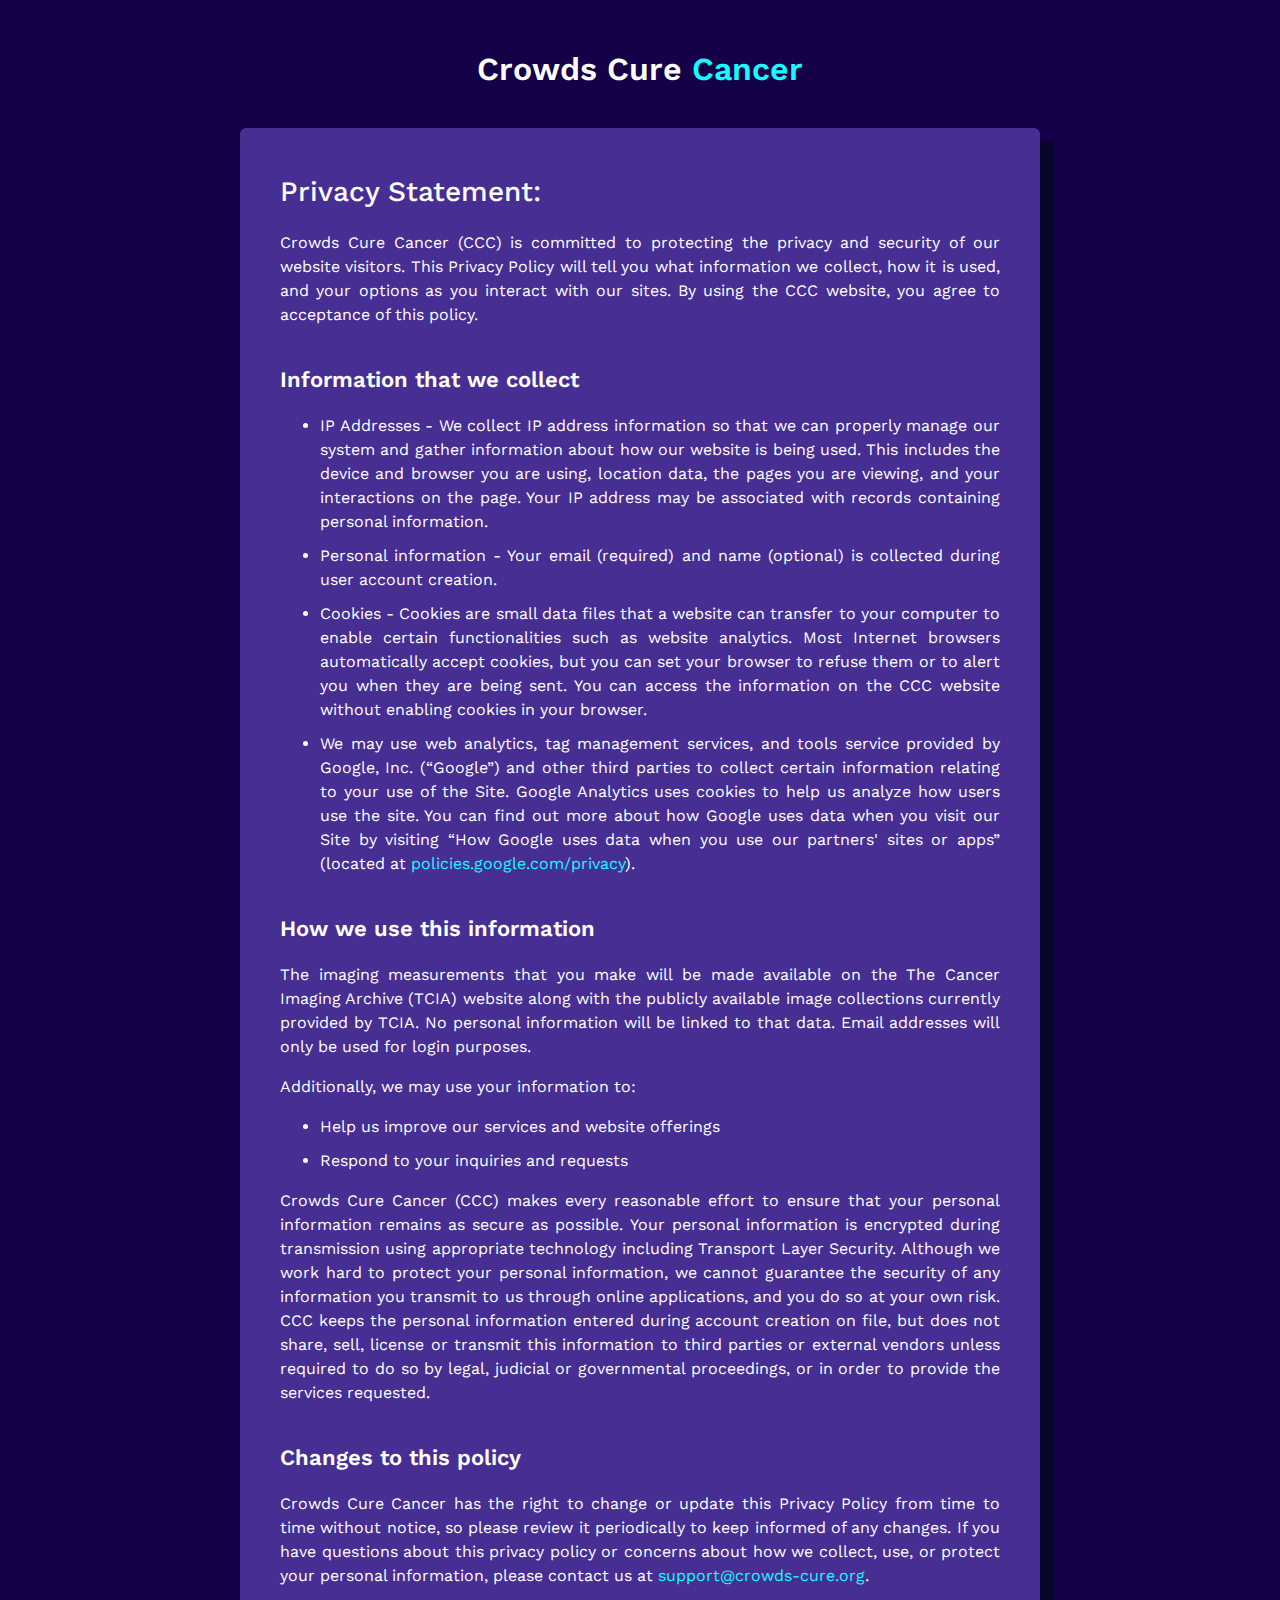
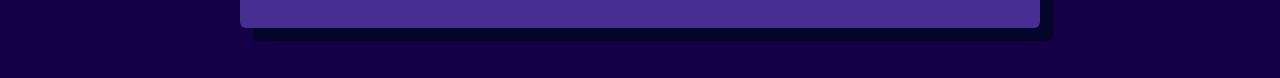
==== privacy.html @ b3e9ddbb "Adding static HTML file for privacy statement" ====
<!DOCTYPE html>
<html lang="en" xml:lang="en" xmlns="http://www.w3.org/1999/xhtml">

<head>
  <meta charset="utf-8">
  <meta http-equiv="X-UA-Compatible" content="IE=edge">
  <meta name="viewport" content="width=device-width, initial-scale=1">
  <meta http-equiv="Content-Language" content="en">

  <title>Crowds Cure Cancer</title>
  <meta name="description" content="Crowdsourcing quantitative imaging measurements for cancer research">
  <meta name=”keywords” content="cancer, imaging, NCI, ITCR, dicomweb" />
  <meta name="author" content="NCI ITCR Collaborators">
  <meta name="theme-color" content="#140046">
  <meta name="mobile-web-app-capable" content="yes">
  <meta name="apple-mobile-web-app-title" content="Crowds Cure Cancer">
  <meta name="apple-mobile-web-app-capable" content="yes">
  <meta name="apple-mobile-web-app-status-bar-style" content="#140046">

  <link rel="apple-touch-icon" sizes="180x180" href="/apple-touch-icon.png">
  <link rel="icon" type="image/png" sizes="32x32" href="/favicon-32x32.png">
  <link rel="icon" type="image/png" sizes="16x16" href="/favicon-16x16.png">
  <link rel="manifest" href="/site.webmanifest">
  <link rel="mask-icon" href="/safari-pinned-tab.svg" color="#140046">
  <link rel="shortcut icon" href="/favicon.ico">
  <meta name="msapplication-TileColor" content="#140046">
  <meta name="theme-color" content="#140046">

  <!-- Global site tag (gtag.js) - Google Analytics -->
  <script async src="https://www.googletagmanager.com/gtag/js?id=UA-110076978-1"></script>
  <script>
    window.dataLayer = window.dataLayer || [];
    function gtag() { dataLayer.push(arguments); }
    gtag('js', new Date());

    gtag('config', 'UA-110076978-1');
  </script>

  <link href="https://fonts.googleapis.com/css?family=Work+Sans:400,500,600,700" rel="stylesheet">

  <style>
    body {
      background-color: #140046;
      font-size: 16px;
      margin: 0;
      padding: 10px;
    }
    * {
      box-sizing: border-box;
      color: #ffffff;
      font-family: 'Work Sans', 'SF Pro Text', 'Roboto', 'Helvetica Neue', sans-serif;
    }
    section[name=main] {
      background-color: #472e93;
      border-radius: 6px;
      box-shadow: 13px 13px 0 0 #030628;
      margin: 40px auto;
      max-width: 800px;
      padding: 24px 40px;
      width: 100%;
    }
    p, li {
      line-height: 1.5;
      text-align: justify;
    }
    li {
      margin: 10px 0;
    }
    a {
      color: #18faff;
      text-decoration: none;
    }
    a:hover {
      text-decoration: underline;
    }
    .Logo {
      font-size: 32px;
      font-weight: 600;
      margin: 40px 0;
      text-align: center;
      white-space: nowrap;
    }
    .Logo .highlight {
      color: #18faff;
    }
    h2 {
      font-size: 28px;
      font-weight: 500;
    }
    h3 {
      font-size: 22px;
      font-weight: 600;
      margin-top: 40px;
    }
    @media (max-width: 639px) {
      body {
        font-size: 15px;
      }
      .Logo {
        font-size: 28px;
        margin: 20px 0 0;
      }
      h2 {
        font-size: 24px;
      }
      h3 {
        font-size: 18px;
      }
      section[name=main] {
        background-color: transparent;
        border-radius: 0;
        box-shadow: none;
        margin: 0 auto 20px;
        padding: 10px 20px;
      }
      ul {
        padding-left: 20px;
        list-style-type: none;
      }
      li {
        position: relative;
      }
      li::before {
        content: '\2022';
        font-size: 2.5em;
        left: -0.6em;
        top: -0.43em;
        position: absolute;
      }
    }
  </style>
</head>

<body>
  <h1 class="Logo">
    <span class="normal">Crowds Cure</span>
    <span class="highlight"> Cancer</span>
  </h1>
  <section name="main">
    <h2>Privacy Statement:</h2>
    <p>Crowds Cure Cancer (CCC) is committed to protecting the privacy and security of our website visitors. This Privacy Policy will tell you what information we collect, how it is used, and your options as you interact with our sites. By using the CCC website, you agree to acceptance of this policy.</p>
    <h3>Information that we collect</h3>
    <ul>
      <li>IP Addresses - We collect IP address information so that we can properly manage our system and gather information about how our website is being used. This includes the device and browser you are using, location data, the pages you are viewing, and your interactions on the page. Your IP address may be associated with records containing personal information.</li>
      <li>Personal information - Your email (required) and name (optional) is collected during user account creation.</li>
      <li>Cookies - Cookies are small data files that a website can transfer to your computer to enable certain functionalities such as website analytics. Most Internet browsers automatically accept cookies, but you can set your browser to refuse them or to alert you when they are being sent. You can access the information on the CCC website without enabling cookies in your browser.</li>
      <li>We may use web analytics, tag management services, and tools service provided by Google, Inc. (“Google”) and other third parties to collect certain information relating to your use of the Site. Google Analytics uses cookies to help us analyze how users use the site. You can find out more about how Google uses data when you visit our Site by visiting “How Google uses data when you use our partners' sites or apps” (located at <a href="https://policies.google.com/privacy">policies.google.com/privacy</a>).</li>
    </ul>
    <h3>How we use this information</h3>
    <p>The imaging measurements that you make will be made available on the The Cancer Imaging Archive (TCIA) website along with the publicly available image collections currently provided by TCIA. No personal information will be linked to that data. Email addresses will only be used for login purposes.</p>
    <p>Additionally, we may use your information to:</p>
    <ul>
      <li>Help us improve our services and website offerings</li>
      <li>Respond to your inquiries and requests</li>
    </ul>
    <p>Crowds Cure Cancer (CCC) makes every reasonable effort to ensure that your personal information remains as secure as possible. Your personal information is encrypted during transmission using appropriate technology including Transport Layer Security. Although we work hard to protect your personal information, we cannot guarantee the security of any information you transmit to us through online applications, and you do so at your own risk. CCC keeps the personal information entered during account creation on file, but does not share, sell, license or transmit this information to third parties or external vendors unless required to do so by legal, judicial or governmental proceedings, or in order to provide the services requested.</p>
    <h3>Changes to this policy</h3>
    <p>Crowds Cure Cancer has the right to change or update this Privacy Policy from time to time without notice, so please review it periodically to keep informed of any changes. If you have questions about this privacy policy or concerns about how we collect, use, or protect your personal information, please contact us at <a href="mailto:support@crowds-cure.org">support@crowds-cure.org</a>.</p>
  </section>
</body>
</html>
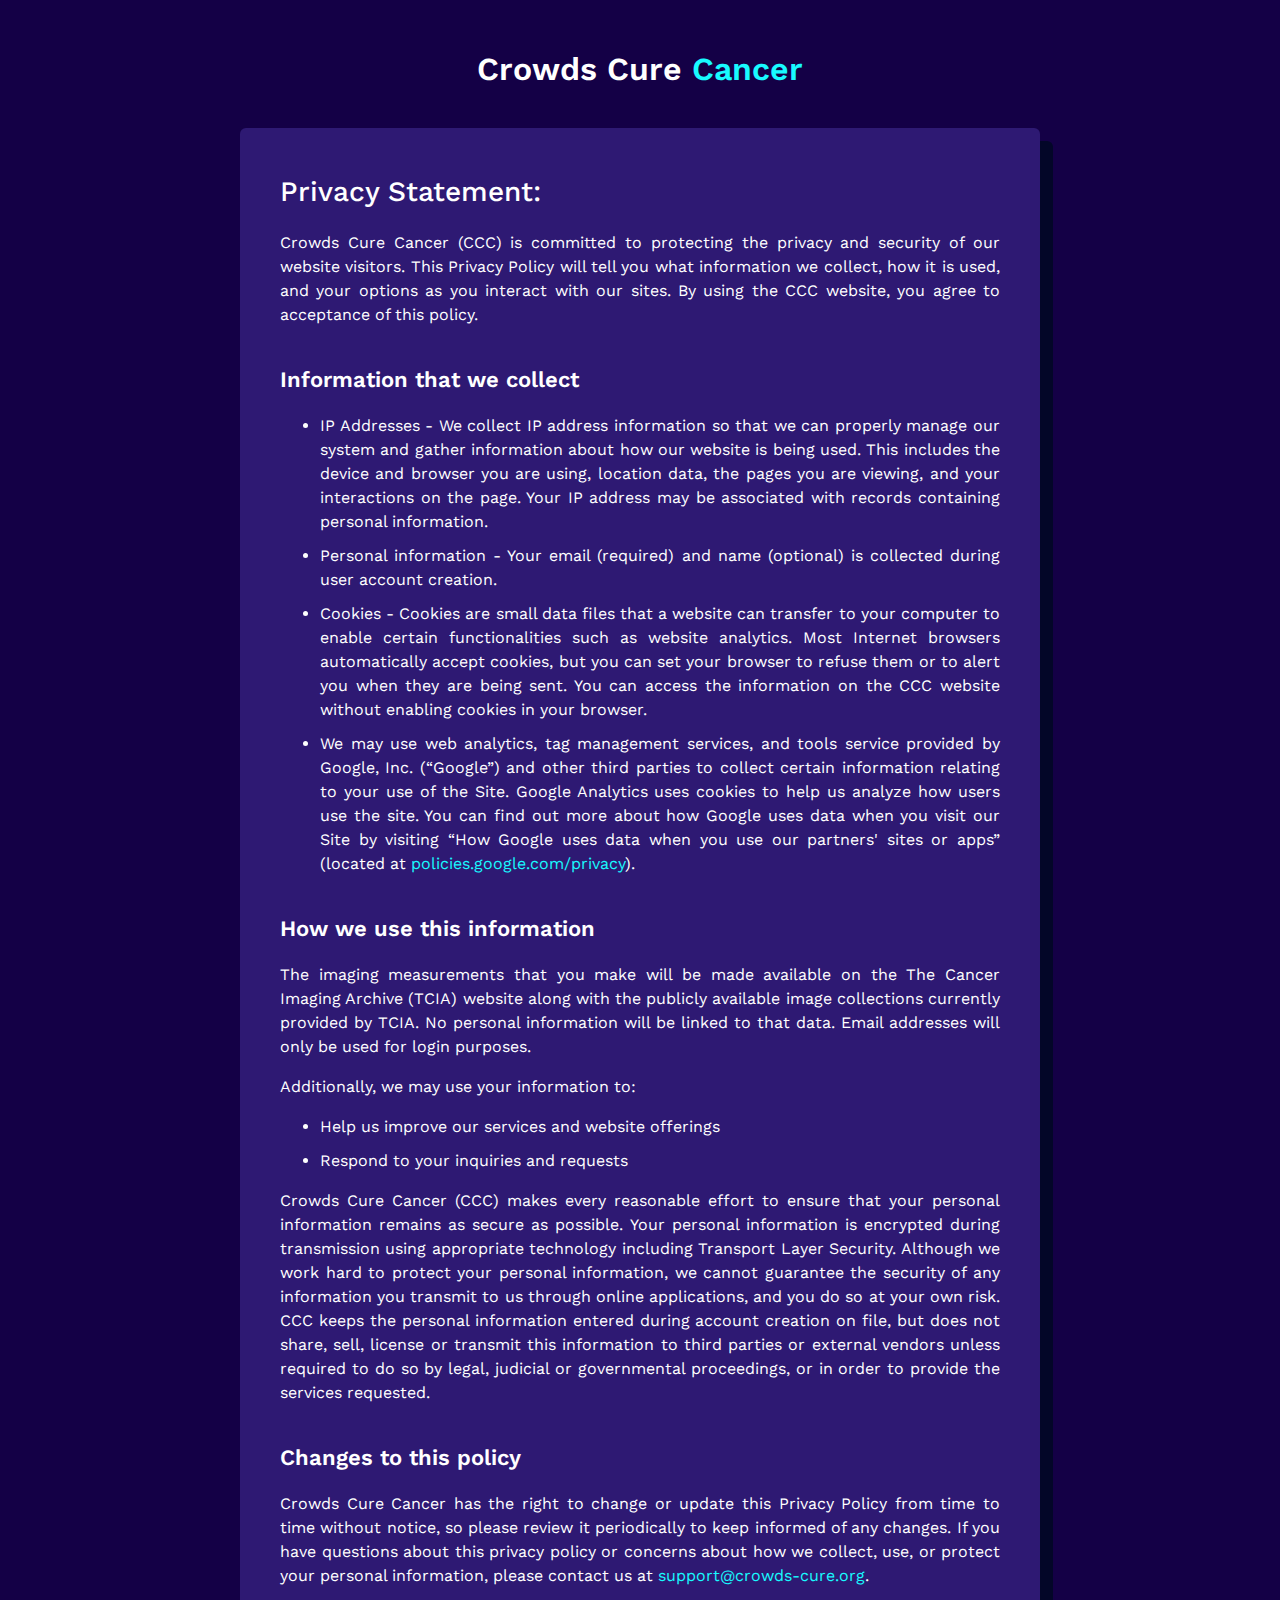
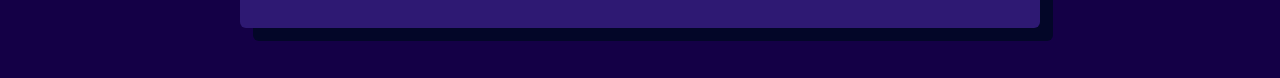
==== commit 19ecb2fa: "Initial implementation for RSNA 2019 layout" ====
--- a/privacy.html
+++ b/privacy.html
@@ -36,12 +36,13 @@
     gtag('config', 'UA-110076978-1');
   </script>
 
-  <link href="https://fonts.googleapis.com/css?family=Work+Sans:400,500,600,700" rel="stylesheet">
+  <link href="https://fonts.googleapis.com/css?family=Work+Sans:400,500,600" rel="stylesheet">
 
   <style>
     body {
       background-color: #140046;
       font-size: 16px;
+      font-weight: 400;
       margin: 0;
       padding: 10px;
     }
@@ -51,7 +52,7 @@
       font-family: 'Work Sans', 'SF Pro Text', 'Roboto', 'Helvetica Neue', sans-serif;
     }
     section[name=main] {
-      background-color: #472e93;
+      background-color: #2e1973;
       border-radius: 6px;
       box-shadow: 13px 13px 0 0 #030628;
       margin: 40px auto;
